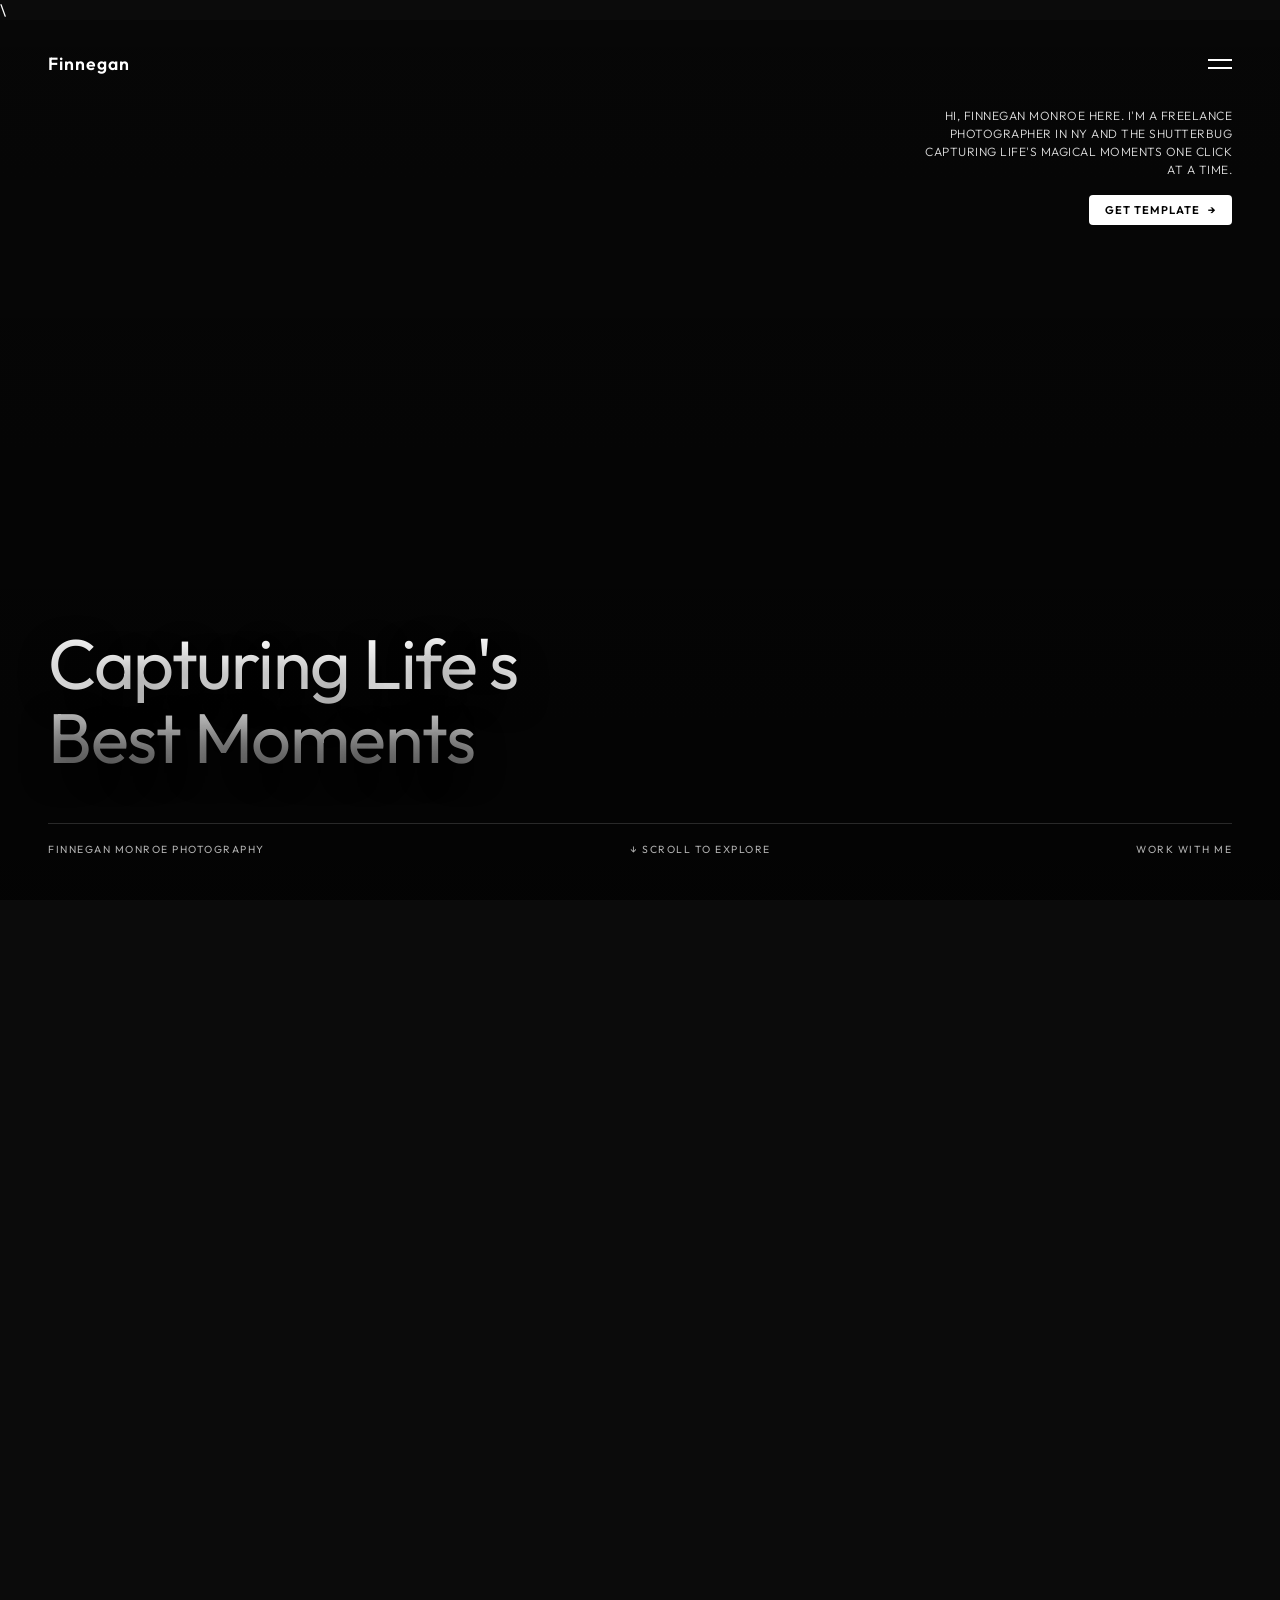
==== index.html @ 8fa889db "Add files via upload" ====
\<!DOCTYPE html>
<html lang="en">
<head>
    <meta charset="UTF-8">
    <meta name="viewport" content="width=device-width, initial-scale=1.0">
    <title>Finnegan — Photographer</title>
    <link rel="stylesheet" href="style.css">
    <link href="https://fonts.googleapis.com/css2?family=Outfit:wght@300;400;500;600&display=swap" rel="stylesheet">
</head>
<body>

    <!-- Hero Section -->
    <div class="hero-container">
        <header class="navbar">
            <div class="logo">Finnegan</div>
            <div class="menu-icon">
                <span></span>
                <span></span>
            </div>
        </header>

        <main class="hero-content">
            <div class="hero-top-right">
                <p>HI, FINNEGAN MONROE HERE. I'M A FREELANCE PHOTOGRAPHER IN NY AND THE SHUTTERBUG CAPTURING LIFE'S MAGICAL MOMENTS ONE CLICK AT A TIME.</p>
                <a href="#template" class="get-template-btn">GET TEMPLATE <span class="arrow">&rarr;</span></a>
            </div>

            <h1 class="hero-heading">
                Capturing Life's<br>
                Best Moments
            </h1>

            <div class="hero-footer-bar">
                <span class="left-tag">FINNEGAN MONROE PHOTOGRAPHY</span>
                <span class="scroll-tag">&darr; SCROLL TO EXPLORE</span>
                <span class="right-tag">WORK WITH ME</span>
            </div>
        </main>
    </div>

    <!-- Stats Section -->
    <section class="stats-section">
        <div class="stats-grid">
            <div class="stat-card">
                <span class="stat-label">Hours Behind the Lens</span>
                <span class="stat-value">9K<span class="gradient-text">+</span></span>
            </div>
            <div class="stat-card">
                <span class="stat-label">Years of Experience</span>
                <span class="stat-value">15<span class="gradient-text">+</span></span>
            </div>
            <div class="stat-card">
                <span class="stat-label">Awards and Recognitions</span>
                <span class="stat-value">13<span class="gradient-text">+</span></span>
            </div>
            <div class="stat-card">
                <span class="stat-label">Happy Clients Served</span>
                <span class="stat-value">200<span class="gradient-text">+</span></span>
            </div>
        </div>
    </section>

    <!-- "I am..." Bio Section -->
    <section class="about-bio-section">
        <div class="about-bio-container">
            <h2 class="bio-heading">I am<span class="gradient-text">...</span></h2>
            <p class="bio-text">
                a passionate photographer dedicated to capturing life's most precious moments. With a keen eye for detail and a <span class="gradient-text">love for storytelling</span>, I strive to create images that are not just beautiful, but that also evoke emotion and tell a compelling story.
            </p>
            <a href="#about" class="more-about-btn">
                MORE ABOUT ME <span class="arrow">&rarr;</span>
            </a>
        </div>
    </section>

    <!-- Albums Section -->
    <section class="albums-section">
        <div class="albums-sticky-header">
            <h2 class="albums-title">Albums</h2>
        </div>
        
        <div class="albums-grid-container">
            <div class="album-item">
                <div class="album-card">
                    <img src="https://images.unsplash.com/photo-1507525428034-b723cf961d3e?auto=format&fit=crop&w=1400&q=80" alt="Wings of Freedom">
                    <div class="image-overlay-tags">
                        <span class="tag">AERIAL & DRONE</span>
                        <span class="tag">PASSION PROJECT</span>
                    </div>
                </div>
                <h3 class="album-heading">Wings of Freedom</h3>
            </div>

            <div class="album-item">
                <div class="album-card">
                    <img src="https://images.unsplash.com/photo-1512496015851-a90fb38ba796?auto=format&fit=crop&w=1400&q=80" alt="Echoes of Dreams">
                    <div class="image-overlay-tags">
                        <span class="tag">CONCEPTUAL</span>
                        <span class="tag">COMMERCIAL</span>
                    </div>
                </div>
                <h3 class="album-heading">Echoes of Dreams</h3>
            </div>

            <div class="album-item">
                <div class="album-card">
                    <img src="https://images.unsplash.com/photo-1551024709-8f23befc6f87?auto=format&fit=crop&w=1400&q=80" alt="Crafted Perfection">
                    <div class="image-overlay-tags">
                        <span class="tag">PRODUCT</span>
                        <span class="tag">COMMERCIAL</span>
                    </div>
                </div>
                <h3 class="album-heading">Crafted Perfection</h3>
            </div>

            <div class="album-item">
                <div class="album-card">
                    <img src="https://images.unsplash.com/photo-1534188753412-3e26d0d618d6?auto=format&fit=crop&w=1400&q=80" alt="Wild Instincts">
                    <div class="image-overlay-tags">
                        <span class="tag">WILDLIFE</span>
                        <span class="tag">NATURE</span>
                    </div>
                </div>
                <h3 class="album-heading">Wild Instincts</h3>
            </div>
        </div>
    </section>

    <!-- My Expertise Section -->
    <section class="expertise-section">
        <div class="expertise-sticky-header">
            <h2 class="expertise-title">My Expertise</h2>
        </div>
        
        <div class="expertise-content-wrapper">
            <div class="expertise-card">
                <h3>Documentary Photography</h3>
                <p>Documentary photography serves to inform, educate, and inspire by providing a truthful and insightful representation of the world. It is used to raise awareness about important issues, document significant events, and preserve historical moments.</p>
            </div>
        </div>
    </section>

    <!-- Blank Black Spacer Screen -->
    <div class="blank-transition-screen"></div>

    <!-- "Wait... There's more!" Section -->
    <section class="wait-more-section">
        <div class="wait-more-container">
            <h2 class="wait-more-main-title">Wait...<br>There's more!</h2>
            
            <div class="wait-more-grid">
                <div class="wait-card">
                    <h3>Event Photography</h3>
                    <p>Tell powerful stories through our event photography, capturing real-life events and moments.</p>
                </div>
                <div class="wait-card">
                    <h3>Aerial Photography</h3>
                    <p>Get a bird's-eye view with stunning aerial photography captured via drones, perfect for real estate, events, and landscapes.</p>
                </div>
                <div class="wait-card">
                    <h3>Corporate Photography</h3>
                    <p>Enhance your brand image with professional corporate photography for headshots, team photos, and company events.</p>
                </div>
                <div class="wait-card">
                    <h3>Editorial Photography</h3>
                    <p>Bring your stories to life with compelling editorial photography for magazines, blogs, and publications.</p>
                </div>
            </div>
        </div>
    </section>

    <!-- FAQ Frenzy Section -->
    <section class="faq-section">
        <div class="faq-wrapper">
            <div class="faq-header-side">
                <h2 class="faq-main-title">FAQ<br><span class="gradient-text">Frenzy:</span></h2>
                <p class="faq-subtitle">All your answers here</p>
            </div>

            <div class="faq-accordion">
                <div class="faq-item active">
                    <div class="faq-question">
                        <span>How do I book a photography session with you?</span>
                        <span class="faq-icon">&times;</span>
                    </div>
                    <div class="faq-answer">
                        <p>You can book a session by filling out the contact form on my website or by emailing me directly at [your email address]. I'll get back to you within 24 hours to discuss the details and schedule your shoot.</p>
                    </div>
                </div>

                <div class="faq-item">
                    <div class="faq-question">
                        <span>What are your rates for photography sessions?</span>
                        <span class="faq-icon">+</span>
                    </div>
                    <div class="faq-answer">
                        <p>Rates vary depending on the type of session, location, and duration. Get in touch with details to receive a customized pricing guide.</p>
                    </div>
                </div>

                <div class="faq-item">
                    <div class="faq-question">
                        <span>What does your pricing include?</span>
                        <span class="faq-icon">+</span>
                    </div>
                    <div class="faq-answer">
                        <p>Pricing typically includes pre-session consultations, the photoshoot time, professional image editing, and an online gallery to download high-resolution images.</p>
                    </div>
                </div>

                <div class="faq-item">
                    <div class="faq-question">
                        <span>What types of photography do you specialize in?</span>
                        <span class="faq-icon">+</span>
                    </div>
                    <div class="faq-answer">
                        <p>I specialize in portrait, street, editorial, documentary, aerial, event, and commercial photography.</p>
                    </div>
                </div>

                <div class="faq-item">
                    <div class="faq-question">
                        <span>What is included in your photography packages?</span>
                        <span class="faq-icon">+</span>
                    </div>
                    <div class="faq-answer">
                        <p>Packages include professional post-processing, printing rights, and a set number of finalized digital masterpieces delivered securely.</p>
                    </div>
                </div>

                <div class="faq-item">
                    <div class="faq-question">
                        <span>How long does a typical photo session last?</span>
                        <span class="faq-icon">+</span>
                    </div>
                    <div class="faq-answer">
                        <p>Standard sessions generally range from 1 to 3 hours, depending on the scope of the project and location changes.</p>
                    </div>
                </div>

                <div class="faq-item">
                    <div class="faq-question">
                        <span>Do you travel for shoots?</span>
                        <span class="faq-icon">+</span>
                    </div>
                    <div class="faq-answer">
                        <p>Yes! I am available for destination shoots and travel worldwide. Additional travel fees may apply.</p>
                    </div>
                </div>

                <div class="faq-item">
                    <div class="faq-question">
                        <span>What should I wear to my photo session?</span>
                        <span class="faq-icon">+</span>
                    </div>
                    <div class="faq-answer">
                        <p>Wear comfortable clothing that aligns with the style and vibe of the shoot. I provide a detailed styling guide upon booking.</p>
                    </div>
                </div>

                <div class="faq-item">
                    <div class="faq-question">
                        <span>How long will it take to receive my photos?</span>
                        <span class="faq-icon">+</span>
                    </div>
                    <div class="faq-answer">
                        <p>Final edited photos are typically delivered via an online gallery within 2 to 3 weeks following the session date.</p>
                    </div>
                </div>
            </div>
        </div>
    </section>

    <!-- Final Contact / Footer Page Section -->
    <section class="final-contact-section">
        <div class="contact-card-banner">
            <!-- Shutter Badge -->
            <div class="shutter-badge">
                <div class="shutter-circle">
                    <span>Let's Talk</span>
                </div>
            </div>
            <!-- Email -->
            <a href="mailto:finnegan@email.com" class="contact-email">finnegan@email.com</a>
            <!-- Social Links -->
            <div class="contact-socials">
                <a href="#">Instagram</a>
                <a href="#">Facebook</a>
                <a href="#">Twitter</a>
                <a href="#">LinkedIn</a>
            </div>
        </div>
    </section>

    <!-- JavaScript for Accordion Toggle -->
    <script>
        const faqItems = document.querySelectorAll('.faq-item');

        faqItems.forEach(item => {
            const question = item.querySelector('.faq-question');
            question.addEventListener('click', () => {
                const isActive = item.classList.contains('active');
                if (!isActive) {
                    item.classList.add('active');
                    item.querySelector('.faq-icon').textContent = '×';
                } else {
                    item.classList.remove('active');
                    item.querySelector('.faq-icon').textContent = '+';
                }
            });
        });
    </script>
</body>
</html>
---- style.css ----
* {
    margin: 0;
    padding: 0;
    box-sizing: border-box;
}

body, html {
    height: 100%;
    width: 100%;
    font-family: 'Outfit', sans-serif;
    background-color: #0b0b0b;
    color: #ffffff;
    scroll-behavior: smooth;
    overflow-x: hidden;
}

/* Main Hero Wrapper */
.hero-container {
    position: relative;
    width: 100%;
    height: 100vh;
    background-image: linear-gradient(rgba(0, 0, 0, 0.4), rgba(0, 0, 0, 0.7)), url('https://images.unsplash.com/photo-1534528741775-53994a69daeb?auto=format&fit=crop&w=1600&q=80');
    background-size: cover;
    background-position: center;
    display: flex;
    flex-direction: column;
    justify-content: space-between;
    padding: 2rem 3rem;
}

/* Navbar */
.navbar {
    display: flex;
    justify-content: space-between;
    align-items: center;
    width: 100%;
    z-index: 10;
}

.logo {
    font-size: 1.1rem;
    font-weight: 600;
    letter-spacing: 1px;
}

.menu-icon {
    display: flex;
    flex-direction: column;
    gap: 6px;
    cursor: pointer;
}

.menu-icon span {
    display: block;
    width: 24px;
    height: 2px;
    background-color: #ffffff;
}

/* Hero Content Layout */
.hero-content {
    position: relative;
    height: 100%;
    display: flex;
    flex-direction: column;
    justify-content: flex-end;
    padding-bottom: 2rem;
}

/* Top Right Bio Box */
.hero-top-right {
    position: absolute;
    top: 2rem;
    right: 0;
    max-width: 320px;
    text-align: right;
}

.hero-top-right p {
    font-size: 0.75rem;
    line-height: 1.5;
    letter-spacing: 0.5px;
    color: #e0e0e0;
    margin-bottom: 1rem;
    font-weight: 300;
}

.get-template-btn {
    display: inline-flex;
    align-items: center;
    gap: 8px;
    background: #ffffff;
    color: #000000;
    padding: 0.5rem 1rem;
    font-size: 0.7rem;
    font-weight: 600;
    text-decoration: none;
    border-radius: 4px;
    letter-spacing: 1px;
    transition: opacity 0.2s;
}

.get-template-btn:hover {
    opacity: 0.85;
}

/* Bottom Large Heading */
.hero-heading {
    font-size: clamp(2.8rem, 5.5vw, 5rem);
    font-weight: 400;
    line-height: 1.05;
    letter-spacing: -1.5px;
    margin-bottom: 3rem;
    background: linear-gradient(180deg, #ffffff 40%, rgba(255, 255, 255, 0.4) 100%);
    -webkit-background-clip: text;
    -webkit-text-fill-color: transparent;
    text-shadow: 0 10px 30px rgba(0, 0, 0, 0.8);
}

/* Bottom Footer Bar */
.hero-footer-bar {
    display: flex;
    justify-content: space-between;
    align-items: center;
    font-size: 0.65rem;
    letter-spacing: 1.5px;
    color: #b0b0b0;
    border-top: 1px solid rgba(255, 255, 255, 0.15);
    padding-top: 1.2rem;
    text-transform: uppercase;
}

/* --- STATS SECTION --- */
.stats-section {
    min-height: 100vh;
    padding: 4rem 3rem;
    background-color: #0b0b0b;
    display: flex;
    justify-content: center;
    align-items: center;
}

.stats-grid {
    display: grid;
    grid-template-columns: repeat(2, minmax(300px, 520px));
    gap: 1.5rem;
    max-width: 1100px;
    width: 100%;
}

.stat-card {
    background-color: #121212;
    border: 1px solid rgba(255, 255, 255, 0.08);
    border-radius: 12px;
    padding: 2.5rem;
    display: flex;
    flex-direction: column;
    justify-content: space-between;
    height: 210px;
    transition: all 0.4s cubic-bezier(0.16, 1, 0.3, 1);
    cursor: default;
}

.stat-card:hover {
    background: rgba(255, 255, 255, 0.03);
    backdrop-filter: blur(16px);
    -webkit-backdrop-filter: blur(16px);
    border-color: rgba(255, 255, 255, 0.25);
    box-shadow: 0 20px 40px rgba(0, 0, 0, 0.6), inset 0 1px 0 rgba(255, 255, 255, 0.15);
    transform: translateY(-4px);
}

.stat-label {
    font-size: 0.85rem;
    color: #888888;
    letter-spacing: 0.5px;
    font-weight: 400;
}

.stat-value {
    font-size: 4rem;
    font-weight: 400;
    letter-spacing: -2px;
    color: #ffffff;
    line-height: 1;
}

/* --- "I AM..." BIO SECTION --- */
.about-bio-section {
    min-height: 100vh;
    padding: 4rem 3rem;
    background-color: #0b0b0b;
    display: flex;
    justify-content: center;
    align-items: center;
}

.about-bio-container {
    max-width: 1100px;
    width: 100%;
    display: flex;
    flex-direction: column;
    align-items: flex-start;
    padding: 0 1rem;
}

.bio-heading {
    font-size: clamp(3rem, 5vw, 4.5rem);
    font-weight: 400;
    letter-spacing: -1.5px;
    margin-bottom: 2rem;
    color: #ffffff;
}

.bio-text {
    font-size: clamp(1.1rem, 1.8vw, 1.5rem);
    line-height: 1.6;
    color: #b5b5b5;
    font-weight: 300;
    margin-bottom: 2.5rem;
    letter-spacing: -0.2px;
    max-width: 800px;
}

.more-about-btn {
    display: inline-flex;
    align-items: center;
    gap: 12px;
    background: #121212;
    color: #ffffff;
    border: 1px solid #7c3aed; 
    padding: 0.8rem 1.5rem;
    font-size: 0.75rem;
    font-weight: 600;
    text-decoration: none;
    border-radius: 6px;
    letter-spacing: 1px;
    transition: all 0.3s ease;
}

.more-about-btn:hover {
    background: #1c1c1c;
    border-color: #9333ea;
    transform: translateY(-2px);
}

/* --- ALBUMS SECTION --- */
.albums-section {
    position: relative;
    background-color: #0b0b0b;
    padding-bottom: 10rem;
}

.albums-sticky-header {
    position: sticky;
    top: 20vh;
    height: 40vh;
    display: flex;
    justify-content: center;
    align-items: flex-start;
    z-index: 1;
}

.albums-title {
    font-size: clamp(3.5rem, 7vw, 6rem);
    font-weight: 400;
    letter-spacing: -2px;
    background: linear-gradient(135deg, #ff7a00 0%, #ffaa33 100%);
    -webkit-background-clip: text;
    -webkit-text-fill-color: transparent;
    text-transform: capitalize;
}

.albums-grid-container {
    position: relative;
    z-index: 2;
    max-width: 1100px;
    margin: 0 auto;
    padding: 0 3rem;
    margin-top: -10vh;
    display: grid;
    grid-template-columns: repeat(2, 1fr);
    gap: 5rem 3rem;
}

.albums-grid-container .album-item:nth-child(even) {
    margin-top: 4rem;
}

.album-item {
    display: flex;
    flex-direction: column;
    gap: 1rem;
}

.album-card {
    position: relative;
    width: 100%;
    border-radius: 12px;
    overflow: hidden;
    border: 1px solid rgba(255, 255, 255, 0.12);
    box-shadow: 0 25px 50px rgba(0, 0, 0, 0.8);
    background-color: #121212;
}

.album-card img {
    width: 100%;
    height: 340px;
    object-fit: cover;
    display: block;
    transition: transform 0.6s cubic-bezier(0.16, 1, 0.3, 1);
}

.album-card:hover img {
    transform: scale(1.03);
}

.image-overlay-tags {
    position: absolute;
    bottom: 0;
    left: 0;
    width: 100%;
    padding: 1rem;
    background: linear-gradient(to top, rgba(0, 0, 0, 0.9) 0%, rgba(0, 0, 0, 0.4) 60%, transparent 100%);
    display: flex;
    gap: 0.5rem;
}

.tag {
    background: rgba(255, 255, 255, 0.12);
    backdrop-filter: blur(8px);
    -webkit-backdrop-filter: blur(8px);
    border: 1px solid rgba(255, 255, 255, 0.2);
    color: #ffffff;
    padding: 0.25rem 0.55rem;
    font-size: 0.55rem;
    font-weight: 600;
    letter-spacing: 0.8px;
    border-radius: 4px;
    text-transform: uppercase;
}

.album-heading {
    font-size: clamp(1.4rem, 2.2vw, 1.9rem);
    font-weight: 400;
    color: #ffffff;
    letter-spacing: -0.5px;
    padding-left: 0.1rem;
}

/* --- MY EXPERTISE SECTION --- */
.expertise-section {
    position: relative;
    width: 100%;
    background-image: linear-gradient(rgba(0, 0, 0, 0.75), rgba(0, 0, 0, 0.85)), url('https://images.unsplash.com/photo-1516035069371-29a1b244cc32?auto=format&fit=crop&w=1600&q=80');
    background-size: cover;
    background-position: center;
    background-attachment: fixed;
    padding-bottom: 12rem;
}

.expertise-sticky-header {
    position: sticky;
    top: 20vh;
    height: 40vh;
    display: flex;
    justify-content: center;
    align-items: flex-start;
    z-index: 1;
}

.expertise-title {
    font-size: clamp(3.5rem, 7vw, 6rem);
    font-weight: 400;
    letter-spacing: -2px;
    background: linear-gradient(135deg, #ff7a00 0%, #ffaa33 100%);
    -webkit-background-clip: text;
    -webkit-text-fill-color: transparent;
    text-transform: capitalize;
}

.expertise-content-wrapper {
    position: relative;
    z-index: 2;
    max-width: 600px;
    margin: 0 auto;
    padding: 0 1.5rem;
    margin-top: -10vh;
}

.expertise-card {
    background-color: rgba(18, 18, 18, 0.85);
    backdrop-filter: blur(12px);
    -webkit-backdrop-filter: blur(12px);
    border: 1px solid rgba(255, 255, 255, 0.15);
    border-radius: 14px;
    padding: 2.5rem 2rem;
    box-shadow: 0 25px 50px rgba(0, 0, 0, 0.9);
    display: flex;
    flex-direction: column;
    gap: 1.2rem;
}

.expertise-card h3 {
    font-size: clamp(1.6rem, 2.5vw, 2.1rem);
    font-weight: 400;
    color: #ffffff;
    letter-spacing: -0.5px;
}

.expertise-card p {
    font-size: 1rem;
    line-height: 1.6;
    color: #b5b5b5;
    font-weight: 300;
}

/* --- BLANK TRANSITION SCREEN --- */
.blank-transition-screen {
    width: 100%;
    height: 100vh;
    background-color: #0b0b0b;
}

/* --- "WAIT... THERE'S MORE!" SECTION --- */
.wait-more-section {
    position: relative;
    width: 100%;
    min-height: 100vh;
    background-color: #ff7a00;
    padding: 6rem 3rem;
    display: flex;
    justify-content: center;
    align-items: center;
}

.wait-more-container {
    max-width: 1100px;
    width: 100%;
    display: flex;
    flex-direction: column;
    gap: 3rem;
}

.wait-more-main-title {
    font-size: clamp(3rem, 6vw, 5.5rem);
    font-weight: 500;
    line-height: 1.05;
    letter-spacing: -2px;
    color: #0b0b0b;
}

.wait-more-grid {
    display: grid;
    grid-template-columns: repeat(2, 1fr);
    gap: 1.5rem;
}

.wait-card {
    background-color: #121212;
    border: 1px solid rgba(255, 255, 255, 0.1);
    border-radius: 12px;
    padding: 2.5rem 2rem;
    display: flex;
    flex-direction: column;
    justify-content: space-between;
    height: 240px;
    box-shadow: 0 15px 30px rgba(0, 0, 0, 0.2);
    transition: transform 0.3s ease;
}

.wait-card:hover {
    transform: translateY(-4px);
}

.wait-card h3 {
    font-size: 1.35rem;
    font-weight: 400;
    color: #ffffff;
    letter-spacing: -0.5px;
}

.wait-card p {
    font-size: 0.9rem;
    line-height: 1.5;
    color: #999999;
    font-weight: 300;
}

/* --- FAQ FRENZY SECTION --- */
.faq-section {
    position: relative;
    width: 100%;
    background-color: #0b0b0b;
    padding: 8rem 3rem;
    display: flex;
    justify-content: center;
}

.faq-wrapper {
    max-width: 1200px;
    width: 100%;
    display: grid;
    grid-template-columns: 1fr 1.5fr;
    gap: 4rem;
    align-items: flex-start;
}

.faq-header-side {
    position: sticky;
    top: 15vh;
}

.faq-main-title {
    font-size: clamp(3.5rem, 6vw, 5.5rem);
    font-weight: 400;
    line-height: 1.05;
    letter-spacing: -1.5px;
    color: #ffffff;
    margin-bottom: 1rem;
}

.faq-subtitle {
    font-size: 1rem;
    color: #888888;
    letter-spacing: 0.5px;
}

.faq-accordion {
    display: flex;
    flex-direction: column;
}

.faq-item {
    border-bottom: 1px solid rgba(255, 255, 255, 0.12);
    padding: 1.8rem 0;
    cursor: pointer;
}

.faq-question {
    display: flex;
    justify-content: space-between;
    align-items: center;
    font-size: 1.15rem;
    font-weight: 400;
    color: #ffffff;
    transition: color 0.2s;
}

.faq-question:hover {
    color: #ff7a00;
}

.faq-icon {
    font-size: 1.5rem;
    font-weight: 300;
    color: #888888;
}

.faq-answer {
    max-height: 0;
    overflow: hidden;
    transition: max-height 0.4s cubic-bezier(0.16, 1, 0.3, 1), padding 0.3s ease;
    padding-right: 2rem;
}

.faq-answer p {
    font-size: 0.95rem;
    line-height: 1.6;
    color: #999999;
    padding-top: 1rem;
    font-weight: 300;
}

.faq-item.active .faq-answer {
    max-height: 200px;
}

.faq-item.active .faq-icon {
    color: #ff7a00;
}

/* --- FINAL CONTACT / FOOTER SECTION --- */
.final-contact-section {
    position: relative;
    width: 100%;
    min-height: 100vh;
    background-color: #0b0b0b;
    padding: 4rem 2rem;
    display: flex;
    justify-content: center;
    align-items: center;
}

.contact-card-banner {
    position: relative;
    width: 100%;
    max-width: 1100px;
    height: 75vh;
    background-color: #ff7a00;
    border-radius: 20px;
    display: flex;
    flex-direction: column;
    justify-content: space-between;
    align-items: center;
    padding: 4rem 2rem;
    box-shadow: 0 30px 60px rgba(0, 0, 0, 0.5);
    overflow: hidden;
}

/* Shutter Badge */
.shutter-badge {
    display: flex;
    justify-content: center;
    align-items: center;
}

.shutter-circle {
    width: 120px;
    height: 120px;
    background-color: #0b0b0b;
    border-radius: 50%;
    display: flex;
    justify-content: center;
    align-items: center;
    border: 3px solid rgba(255, 255, 255, 0.2);
    box-shadow: 0 10px 25px rgba(0, 0, 0, 0.3);
}

.shutter-circle span {
    font-size: 0.9rem;
    font-weight: 600;
    color: #ffffff;
    letter-spacing: 0.5px;
}

/* Email text */
.contact-email {
    font-size: clamp(2rem, 4.5vw, 3.8rem);
    font-weight: 500;
    color: #0b0b0b;
    text-decoration: none;
    letter-spacing: -1px;
    transition: opacity 0.2s;
}

.contact-email:hover {
    opacity: 0.8;
}

/* Social links */
.contact-socials {
    display: flex;
    gap: 2rem;
    font-size: 0.85rem;
    font-weight: 600;
    letter-spacing: 1px;
    text-transform: uppercase;
}

.contact-socials a {
    color: #0b0b0b;
    text-decoration: none;
    transition: opacity 0.2s;
}

.contact-socials a:hover {
    opacity: 0.7;
}

/* --- RESPONSIVE MEDIA QUERIES FOR MOBILE PHONES --- */
@media (max-width: 768px) {
    .hero-container {
        padding: 1.5rem;
    }

    .hero-top-right {
        position: relative;
        top: auto;
        right: auto;
        max-width: 100%;
        text-align: left;
        margin-top: 1rem;
    }

    .hero-heading {
        font-size: 2.5rem;
    }

    .stats-grid,
    .wait-more-grid,
    .albums-grid-container {
        grid-template-columns: 1fr;
    }

    .albums-grid-container .album-item:nth-child(even) {
        margin-top: 0;
    }

    .faq-wrapper {
        grid-template-columns: 1fr;
        gap: 2rem;
    }

    .faq-header-side {
        position: relative;
        top: auto;
    }

    .contact-card-banner {
        height: auto;
        padding: 3rem 1.5rem;
        gap: 3rem;
    }

    .contact-socials {
        flex-direction: column;
        gap: 1rem;
        align-items: center;
    }
}

/* Warm Orange Gradient Accent */
.gradient-text {
    background: linear-gradient(135deg, #ff7a00 0%, #ffaa33 100%);
    -webkit-background-clip: text;
    -webkit-text-fill-color: transparent;
}
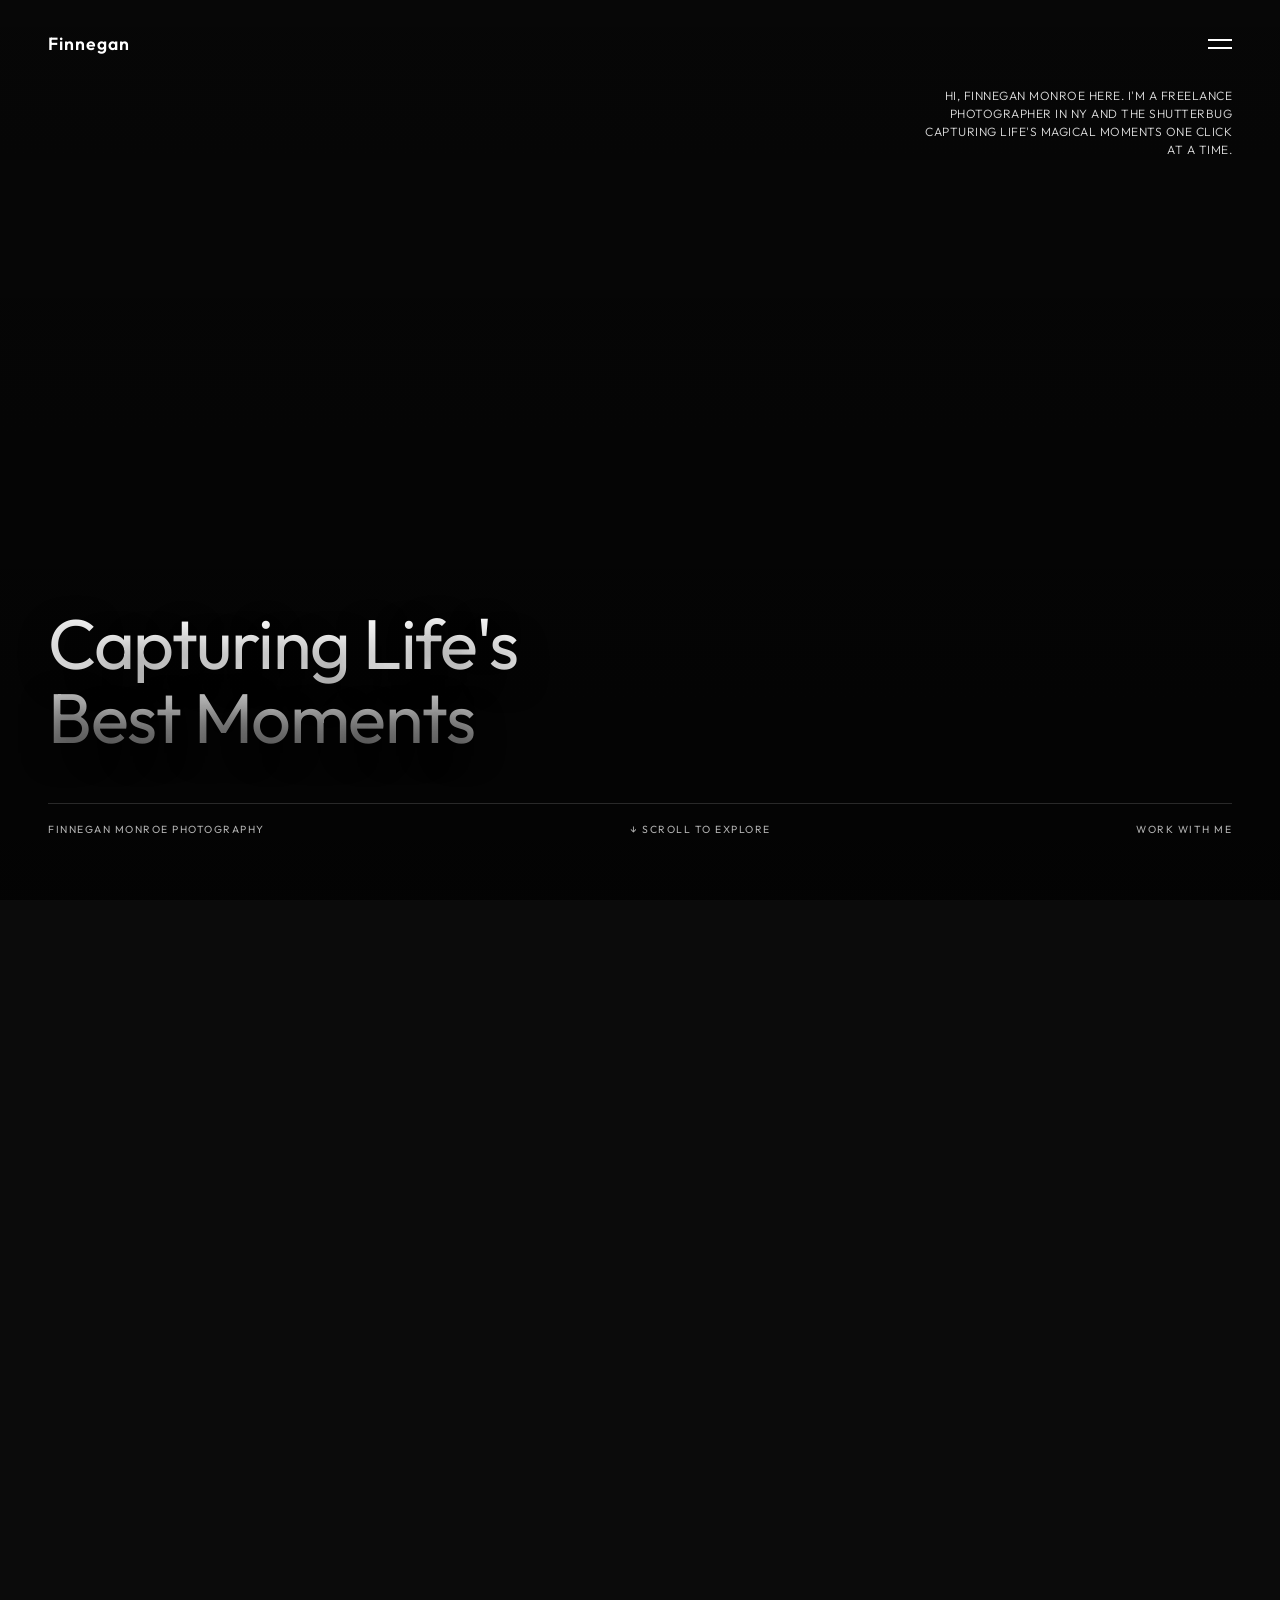
==== commit 1e8d2996: "Update index.html" ====
--- a/index.html
+++ b/index.html
@@ -1,4 +1,4 @@
-\<!DOCTYPE html>
+<!DOCTYPE html>
 <html lang="en">
 <head>
     <meta charset="UTF-8">
@@ -10,10 +10,11 @@
 <body>
 
     <!-- Hero Section -->
-    <div class="hero-container">
+    <div class="hero-container" id="home">
         <header class="navbar">
             <div class="logo">Finnegan</div>
-            <div class="menu-icon">
+            <!-- Working Menu Button -->
+            <div class="menu-icon" id="menuBtn">
                 <span></span>
                 <span></span>
             </div>
@@ -22,7 +23,7 @@
         <main class="hero-content">
             <div class="hero-top-right">
                 <p>HI, FINNEGAN MONROE HERE. I'M A FREELANCE PHOTOGRAPHER IN NY AND THE SHUTTERBUG CAPTURING LIFE'S MAGICAL MOMENTS ONE CLICK AT A TIME.</p>
-                <a href="#template" class="get-template-btn">GET TEMPLATE <span class="arrow">&rarr;</span></a>
+                
             </div>
 
             <h1 class="hero-heading">
@@ -38,8 +39,25 @@
         </main>
     </div>
 
+    <!-- Slide-out Half-Side Drawer Menu -->
+    <div class="drawer-overlay" id="drawerOverlay"></div>
+    <div class="side-drawer" id="sideDrawer">
+        <div class="drawer-header">
+            <span class="drawer-title">Navigation</span>
+            <div class="close-btn" id="closeBtn">&times;</div>
+        </div>
+        <nav class="drawer-links">
+            <a href="#home" class="drawer-link">Home</a>
+            <a href="#stats" class="drawer-link">Overview & Stats</a>
+            <a href="#albums" class="drawer-link">Albums</a>
+            <a href="#expertise" class="drawer-link">My Expertise</a>
+            <a href="#faq" class="drawer-link">FAQ Frenzy</a>
+            <a href="#contact" class="drawer-link">Let's Talk</a>
+        </nav>
+    </div>
+
     <!-- Stats Section -->
-    <section class="stats-section">
+    <section class="stats-section" id="stats">
         <div class="stats-grid">
             <div class="stat-card">
                 <span class="stat-label">Hours Behind the Lens</span>
@@ -67,14 +85,14 @@
             <p class="bio-text">
                 a passionate photographer dedicated to capturing life's most precious moments. With a keen eye for detail and a <span class="gradient-text">love for storytelling</span>, I strive to create images that are not just beautiful, but that also evoke emotion and tell a compelling story.
             </p>
-            <a href="#about" class="more-about-btn">
+            <a href="about.html" target="_blank" class="more-about-btn">
                 MORE ABOUT ME <span class="arrow">&rarr;</span>
             </a>
         </div>
     </section>
 
     <!-- Albums Section -->
-    <section class="albums-section">
+    <section class="albums-section" id="albums">
         <div class="albums-sticky-header">
             <h2 class="albums-title">Albums</h2>
         </div>
@@ -127,7 +145,7 @@
     </section>
 
     <!-- My Expertise Section -->
-    <section class="expertise-section">
+    <section class="expertise-section" id="expertise">
         <div class="expertise-sticky-header">
             <h2 class="expertise-title">My Expertise</h2>
         </div>
@@ -170,7 +188,7 @@
     </section>
 
     <!-- FAQ Frenzy Section -->
-    <section class="faq-section">
+    <section class="faq-section" id="faq">
         <div class="faq-wrapper">
             <div class="faq-header-side">
                 <h2 class="faq-main-title">FAQ<br><span class="gradient-text">Frenzy:</span></h2>
@@ -271,18 +289,15 @@
         </div>
     </section>
 
-    <!-- Final Contact / Footer Page Section -->
-    <section class="final-contact-section">
+    <!-- Final Contact Section -->
+    <section class="final-contact-section" id="contact">
         <div class="contact-card-banner">
-            <!-- Shutter Badge -->
             <div class="shutter-badge">
                 <div class="shutter-circle">
                     <span>Let's Talk</span>
                 </div>
             </div>
-            <!-- Email -->
             <a href="mailto:finnegan@email.com" class="contact-email">finnegan@email.com</a>
-            <!-- Social Links -->
             <div class="contact-socials">
                 <a href="#">Instagram</a>
                 <a href="#">Facebook</a>
@@ -292,10 +307,31 @@
         </div>
     </section>
 
-    <!-- JavaScript for Accordion Toggle -->
+    <!-- JavaScript for Menu Drawer & Accordion -->
     <script>
+        const menuBtn = document.getElementById('menuBtn');
+        const closeBtn = document.getElementById('closeBtn');
+        const sideDrawer = document.getElementById('sideDrawer');
+        const drawerOverlay = document.getElementById('drawerOverlay');
+        const drawerLinks = document.querySelectorAll('.drawer-link');
+
+        function toggleDrawer() {
+            sideDrawer.classList.toggle('open');
+            drawerOverlay.classList.toggle('open');
+        }
+
+        menuBtn.addEventListener('click', toggleDrawer);
+        closeBtn.addEventListener('click', toggleDrawer);
+        drawerOverlay.addEventListener('click', toggleDrawer);
+
+        drawerLinks.forEach(link => {
+            link.addEventListener('click', () => {
+                sideDrawer.classList.remove('open');
+                drawerOverlay.classList.remove('open');
+            });
+        });
+
         const faqItems = document.querySelectorAll('.faq-item');
-
         faqItems.forEach(item => {
             const question = item.querySelector('.faq-question');
             question.addEventListener('click', () => {
@@ -311,4 +347,4 @@
         });
     </script>
 </body>
-</html>+</html>
